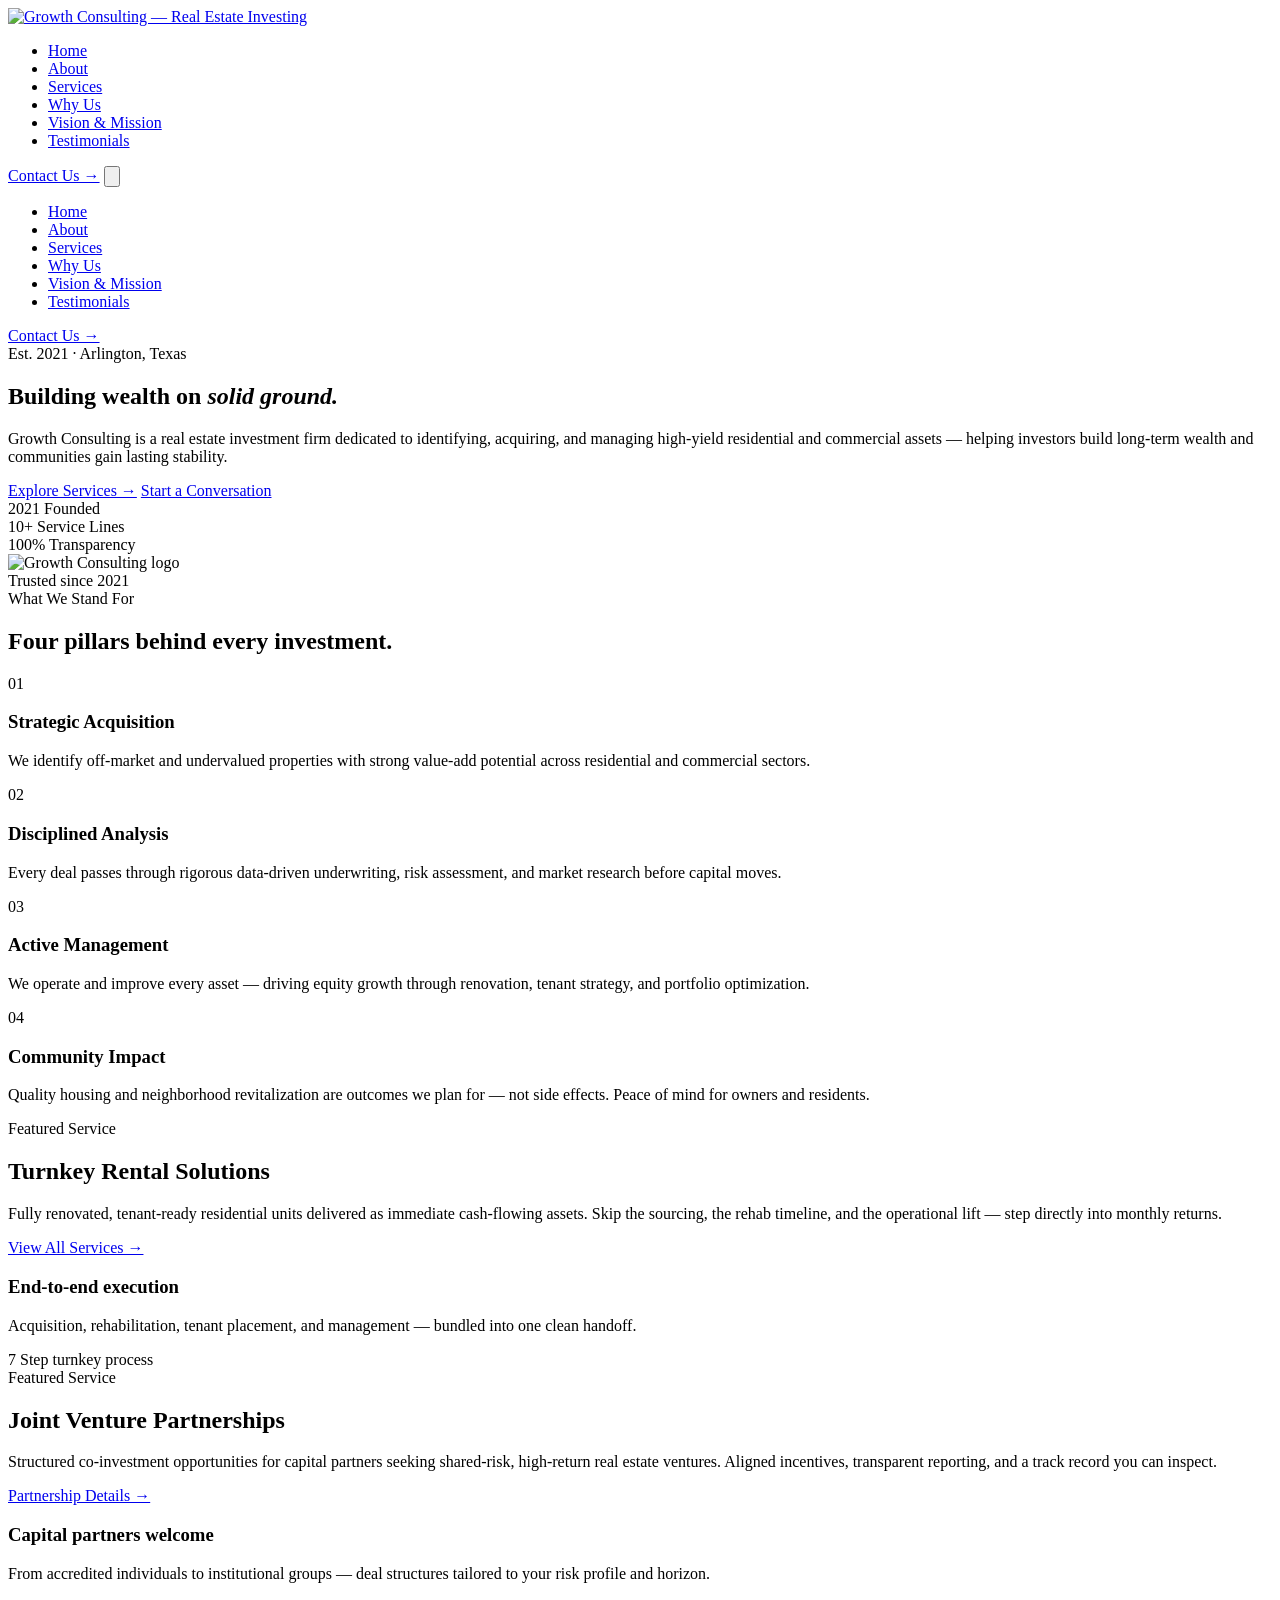
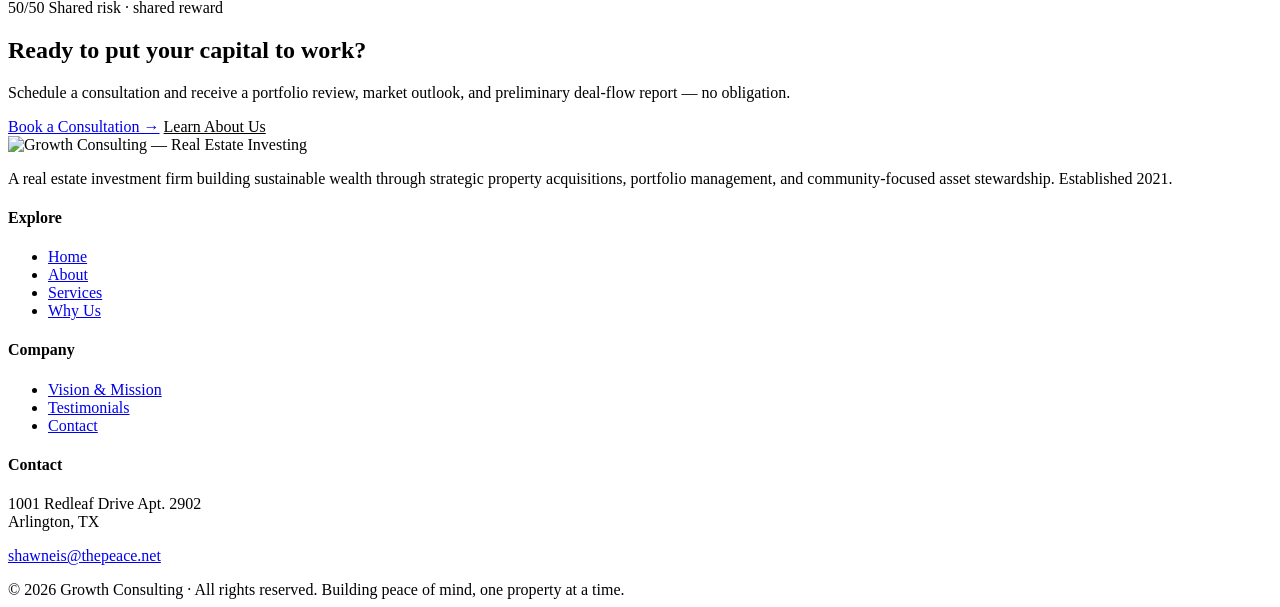
==== index.html @ 654f4e72 "Add files via upload" ====
<!DOCTYPE html>
<html lang="en">
<head>
  <meta charset="UTF-8" />
  <meta name="viewport" content="width=device-width, initial-scale=1.0" />
  <title>Growth Consulting — Real Estate Investing</title>
  <meta name="description" content="Growth Consulting is a premier real estate investment firm specializing in identifying, acquiring, and managing high-yield residential and commercial property assets." />
  <link rel="icon" type="image/png" href="images/logo.png" />
  <link rel="preconnect" href="https://fonts.googleapis.com" />
  <link rel="preconnect" href="https://fonts.gstatic.com" crossorigin />
  <link href="https://fonts.googleapis.com/css2?family=Playfair+Display:ital,wght@0,400;0,500;0,600;0,700;1,400&family=Inter:wght@400;500;600;700&display=swap" rel="stylesheet" />
  <link rel="stylesheet" href="css/style.css" />
</head>
<body>

  <!-- ===== HEADER ===== -->
  <header class="site-header">
    <div class="wrap">
      <nav class="nav" aria-label="Primary">
        <a href="index.html" class="brand" aria-label="Growth Consulting — Real Estate Investing">
          <img src="images/logo.png" alt="Growth Consulting — Real Estate Investing" />
        </a>
        <ul class="nav-links">
          <li><a href="index.html" class="active">Home</a></li>
          <li><a href="about.html">About</a></li>
          <li><a href="services.html">Services</a></li>
          <li><a href="why-us.html">Why Us</a></li>
          <li><a href="vision-mission.html">Vision &amp; Mission</a></li>
          <li><a href="testimonials.html">Testimonials</a></li>
        </ul>
        <a href="contact.html" class="nav-cta">Contact Us →</a>
        <button class="nav-toggle" aria-label="Toggle menu" aria-expanded="false" aria-controls="nav-drawer">
          <svg viewBox="0 0 24 24" fill="none" stroke="currentColor" stroke-width="2" stroke-linecap="round"><path d="M4 7h16M4 12h16M4 17h16"/></svg>
        </button>
      </nav>
    </div>
    <div class="nav-drawer" id="nav-drawer">
      <ul>
        <li><a href="index.html" class="active">Home</a></li>
        <li><a href="about.html">About</a></li>
        <li><a href="services.html">Services</a></li>
        <li><a href="why-us.html">Why Us</a></li>
        <li><a href="vision-mission.html">Vision &amp; Mission</a></li>
        <li><a href="testimonials.html">Testimonials</a></li>
      </ul>
      <a href="contact.html" class="nav-cta">Contact Us →</a>
    </div>
  </header>

  <!-- ===== HERO ===== -->
  <section class="hero hero--photo" style="--bg-image: url('../images/pages/home.jpg')">
    <div class="wrap hero-grid">
      <div class="reveal">
        <span class="eyebrow">Est. 2021 · Arlington, Texas</span>
        <h1>Building wealth on <em>solid ground.</em></h1>
        <p class="hero-lead">
          Growth Consulting is a real estate investment firm dedicated to identifying, acquiring,
          and managing high-yield residential and commercial assets — helping investors build
          long-term wealth and communities gain lasting stability.
        </p>
        <div class="btn-row">
          <a href="services.html" class="btn btn-primary">Explore Services →</a>
          <a href="contact.html" class="btn btn-ghost">Start a Conversation</a>
        </div>
        <div class="hero-meta">
          <div>
            <span class="num">2021</span>
            <span class="label">Founded</span>
          </div>
          <div>
            <span class="num">10+</span>
            <span class="label">Service Lines</span>
          </div>
          <div>
            <span class="num">100%</span>
            <span class="label">Transparency</span>
          </div>
        </div>
      </div>
      <div class="hero-visual reveal">
        <div class="hero-card">
          <img src="images/logo.png" alt="Growth Consulting logo" />
          <div class="hero-badge">
            <span>Trusted since</span>
            2021
          </div>
        </div>
      </div>
    </div>
  </section>

  <!-- ===== PILLARS ===== -->
  <section class="pillars">
    <div class="wrap">
      <div class="section-head center reveal">
        <span class="eyebrow">What We Stand For</span>
        <h2>Four pillars behind every investment.</h2>
      </div>
    </div>
    <div class="wrap">
      <div class="pillars-grid reveal">
        <div class="pillar">
          <span class="pillar-num">01</span>
          <h3>Strategic Acquisition</h3>
          <p>We identify off-market and undervalued properties with strong value-add potential across residential and commercial sectors.</p>
        </div>
        <div class="pillar">
          <span class="pillar-num">02</span>
          <h3>Disciplined Analysis</h3>
          <p>Every deal passes through rigorous data-driven underwriting, risk assessment, and market research before capital moves.</p>
        </div>
        <div class="pillar">
          <span class="pillar-num">03</span>
          <h3>Active Management</h3>
          <p>We operate and improve every asset — driving equity growth through renovation, tenant strategy, and portfolio optimization.</p>
        </div>
        <div class="pillar">
          <span class="pillar-num">04</span>
          <h3>Community Impact</h3>
          <p>Quality housing and neighborhood revitalization are outcomes we plan for — not side effects. Peace of mind for owners and residents.</p>
        </div>
      </div>
    </div>
  </section>

  <!-- ===== FEATURED SERVICE 1 ===== -->
  <section>
    <div class="wrap">
      <div class="featured-svc reveal">
        <div>
          <span class="eyebrow">Featured Service</span>
          <h2>Turnkey Rental Solutions</h2>
          <p class="lead">
            Fully renovated, tenant-ready residential units delivered as immediate
            cash-flowing assets. Skip the sourcing, the rehab timeline, and the
            operational lift — step directly into monthly returns.
          </p>
          <a href="services.html" class="btn btn-ghost">View All Services →</a>
        </div>
        <div class="featured-panel">
          <div>
            <h3>End-to-end execution</h3>
            <p>Acquisition, rehabilitation, tenant placement, and management — bundled into one clean handoff.</p>
          </div>
          <div>
            <span class="stat">7</span>
            <span>Step turnkey process</span>
          </div>
        </div>
      </div>
    </div>
  </section>

  <!-- ===== FEATURED SERVICE 2 ===== -->
  <section style="background: var(--cream-warm); border-top: 1px solid var(--hairline); border-bottom: 1px solid var(--hairline);">
    <div class="wrap">
      <div class="featured-svc reverse reveal">
        <div>
          <span class="eyebrow">Featured Service</span>
          <h2>Joint Venture Partnerships</h2>
          <p class="lead">
            Structured co-investment opportunities for capital partners seeking
            shared-risk, high-return real estate ventures. Aligned incentives,
            transparent reporting, and a track record you can inspect.
          </p>
          <a href="services.html" class="btn btn-ghost">Partnership Details →</a>
        </div>
        <div class="featured-panel">
          <div>
            <h3>Capital partners welcome</h3>
            <p>From accredited individuals to institutional groups — deal structures tailored to your risk profile and horizon.</p>
          </div>
          <div>
            <span class="stat">50/50</span>
            <span>Shared risk · shared reward</span>
          </div>
        </div>
      </div>
    </div>
  </section>

  <!-- ===== CTA BAND ===== -->
  <section class="cta-band">
    <div class="wrap reveal">
      <h2>Ready to put your capital to work?</h2>
      <p>Schedule a consultation and receive a portfolio review, market outlook, and preliminary deal-flow report — no obligation.</p>
      <div class="btn-row">
        <a href="contact.html" class="btn btn-primary">Book a Consultation →</a>
        <a href="about.html" class="btn btn-ghost" style="color: var(--gold-pale); border-color: var(--gold);">Learn About Us</a>
      </div>
    </div>
  </section>

  <!-- ===== FOOTER ===== -->
  <footer class="site-footer">
    <div class="wrap">
      <div class="footer-grid">
        <div>
          <div class="footer-brand">
            <img src="images/logo.png" alt="Growth Consulting — Real Estate Investing" />
          </div>
          <p class="footer-about">
            A real estate investment firm building sustainable wealth through
            strategic property acquisitions, portfolio management, and community-focused
            asset stewardship. Established 2021.
          </p>
        </div>
        <div class="footer-col">
          <h4>Explore</h4>
          <ul>
            <li><a href="index.html">Home</a></li>
            <li><a href="about.html">About</a></li>
            <li><a href="services.html">Services</a></li>
            <li><a href="why-us.html">Why Us</a></li>
          </ul>
        </div>
        <div class="footer-col">
          <h4>Company</h4>
          <ul>
            <li><a href="vision-mission.html">Vision &amp; Mission</a></li>
            <li><a href="testimonials.html">Testimonials</a></li>
            <li><a href="contact.html">Contact</a></li>
          </ul>
        </div>
        <div class="footer-col">
          <h4>Contact</h4>
          <p>1001 Redleaf Drive Apt. 2902<br/>Arlington, TX</p>
          <p><a href="mailto:shawneis@thepeace.net">shawneis@thepeace.net</a></p>
        </div>
      </div>
      <div class="footer-bottom">
        <span>© <span id="year">2026</span> Growth Consulting · All rights reserved.</span>
        <span>Building peace of mind, one property at a time.</span>
      </div>
    </div>
  </footer>

  <script src="js/main.js"></script>
</body>
</html>
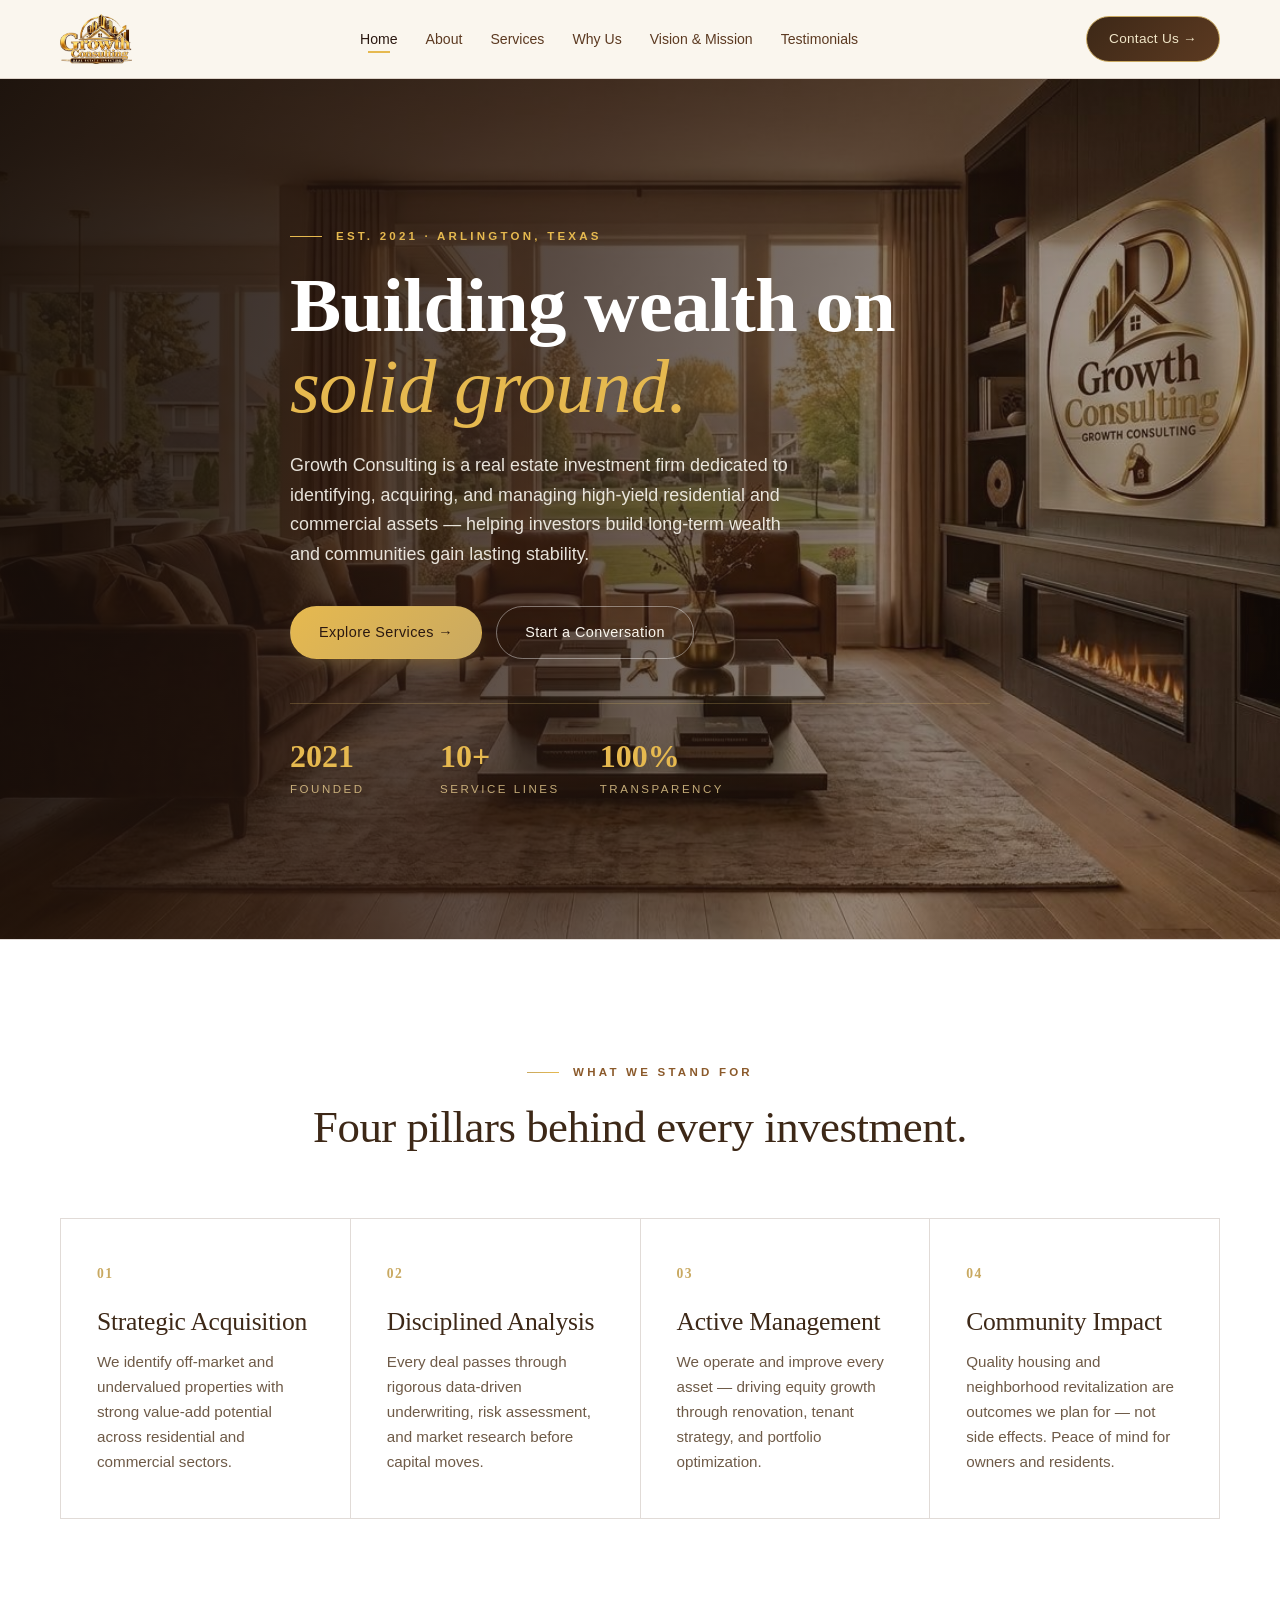
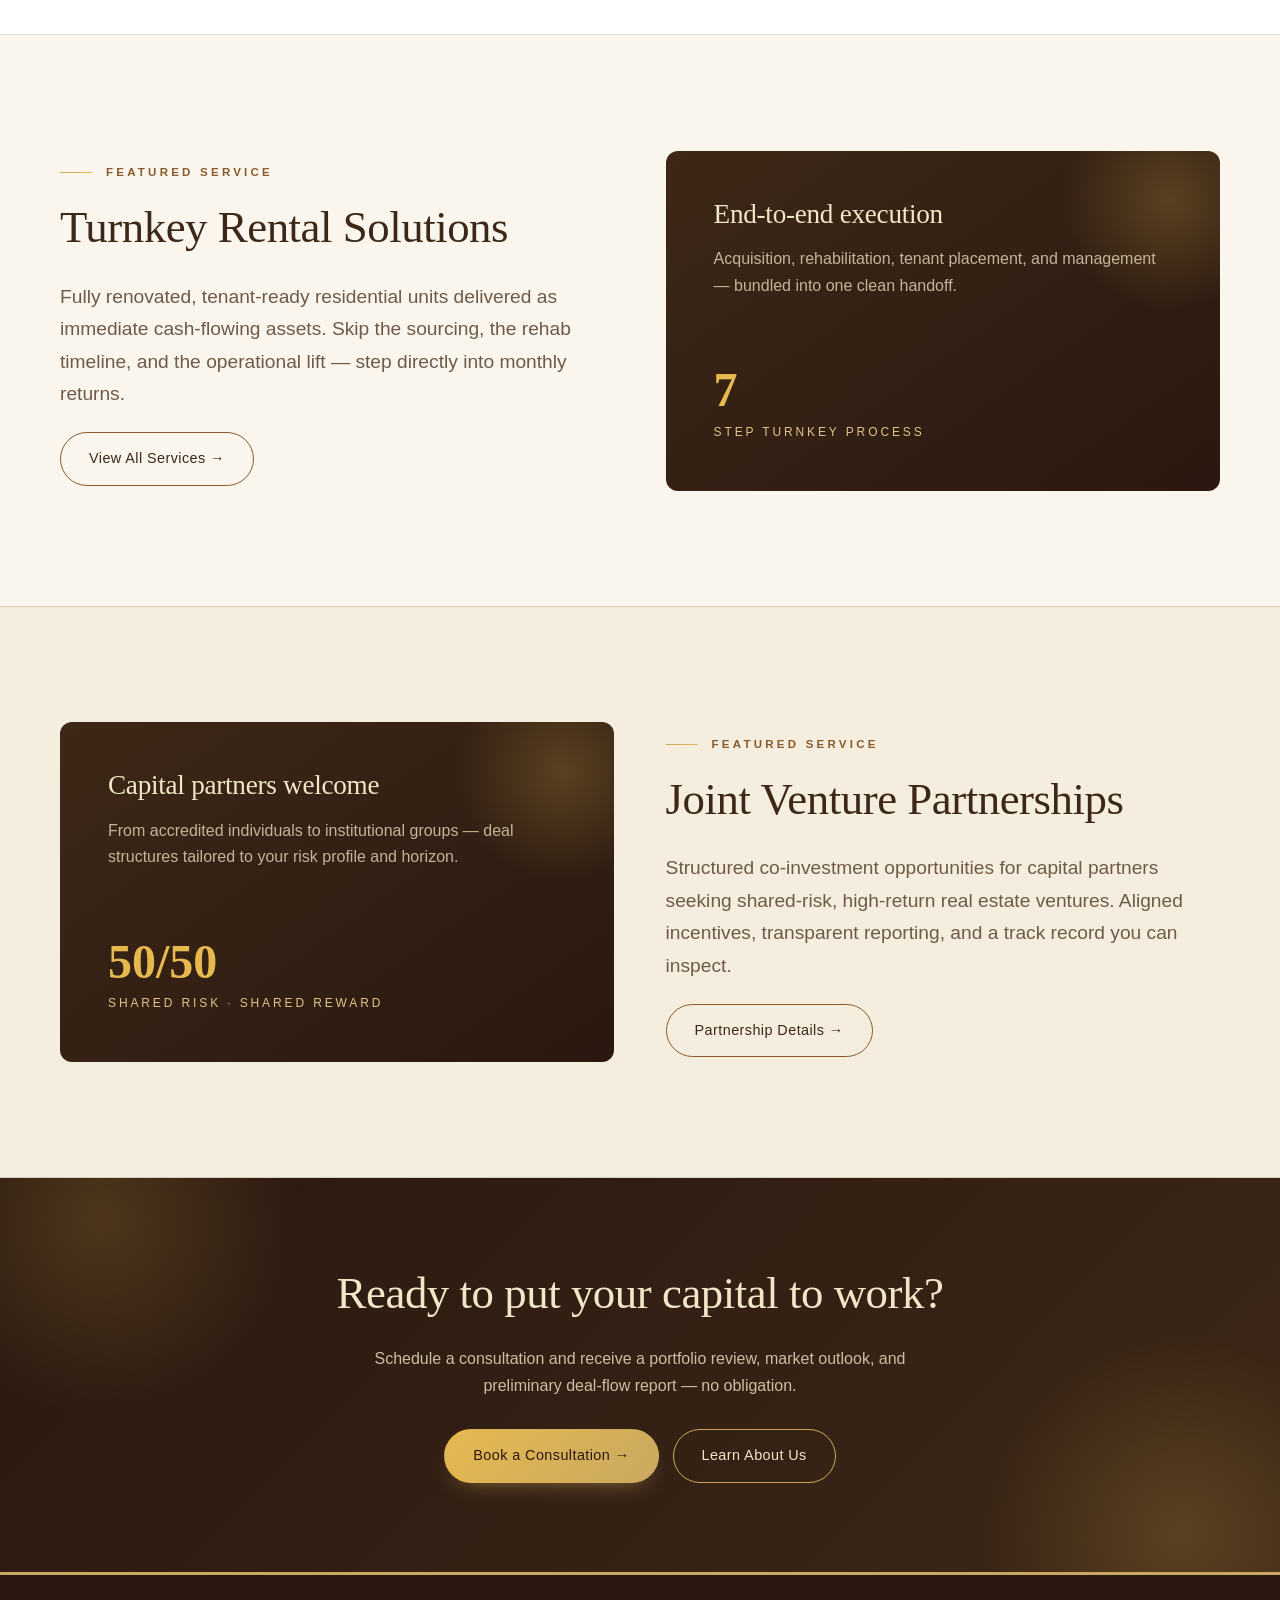
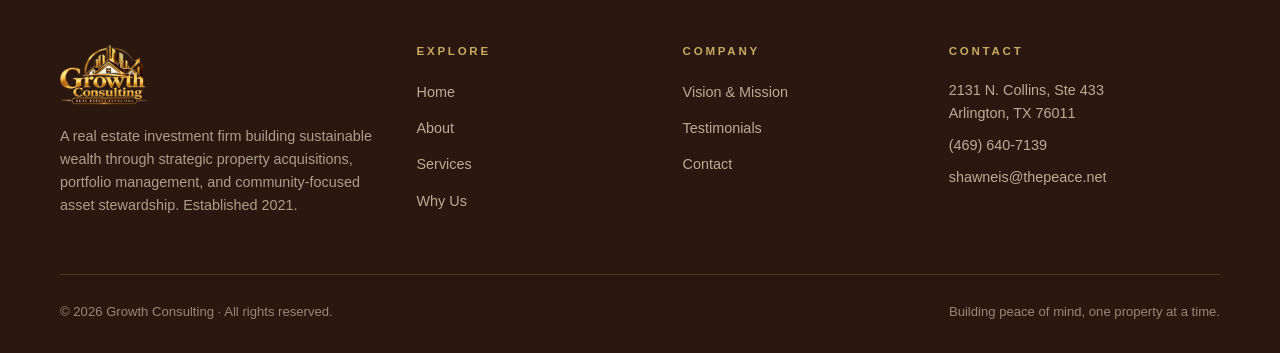
==== commit c48c6675: "Add files via upload" ====
--- a/index.html
+++ b/index.html
@@ -224,7 +224,8 @@
         </div>
         <div class="footer-col">
           <h4>Contact</h4>
-          <p>1001 Redleaf Drive Apt. 2902<br/>Arlington, TX</p>
+          <p>2131 N. Collins, Ste 433<br/>Arlington, TX 76011</p>
+          <p><a href="tel:+14696407139">(469) 640-7139</a></p>
           <p><a href="mailto:shawneis@thepeace.net">shawneis@thepeace.net</a></p>
         </div>
       </div>
--- a/css/style.css
+++ b/css/style.css
@@ -0,0 +1,1247 @@
+/* =========================================================
+   Growth Consulting — Real Estate Investing
+   Design tokens & global styles
+   ========================================================= */
+
+:root {
+  /* Brand palette — brown & gold */
+  --espresso: #2A1810;
+  --deep-brown: #3D2817;
+  --rich-brown: #5C3A21;
+  --warm-brown: #8B5A2B;
+  --tan: #B08B5C;
+
+  --gold: #C9A961;
+  --gold-bright: #E6B94F;
+  --gold-soft: #DFC48A;
+  --gold-pale: #F1E6C8;
+
+  --cream: #FAF6EE;
+  --cream-warm: #F5EEDF;
+  --paper: #FFFFFF;
+  --charcoal: #241A12;
+  --muted: #6E5A47;
+  --hairline: rgba(92, 58, 33, 0.18);
+
+  /* Typography */
+  --font-display: 'Playfair Display', 'Cormorant Garamond', Georgia, serif;
+  --font-body: 'Inter', -apple-system, BlinkMacSystemFont, 'Segoe UI', Helvetica, Arial, sans-serif;
+  --font-mono: 'JetBrains Mono', 'SF Mono', Menlo, monospace;
+
+  /* Scale */
+  --wrap: 1240px;
+  --gutter: clamp(20px, 4vw, 40px);
+  --radius: 4px;
+  --radius-lg: 12px;
+
+  /* Motion */
+  --ease: cubic-bezier(0.22, 1, 0.36, 1);
+}
+
+/* ---------- Reset & base ---------- */
+*, *::before, *::after { box-sizing: border-box; }
+html { -webkit-text-size-adjust: 100%; scroll-behavior: smooth; }
+body {
+  margin: 0;
+  font-family: var(--font-body);
+  font-size: 16px;
+  line-height: 1.65;
+  color: var(--charcoal);
+  background: var(--cream);
+  -webkit-font-smoothing: antialiased;
+  -moz-osx-font-smoothing: grayscale;
+  overflow-x: hidden;
+}
+img { max-width: 100%; height: auto; display: block; }
+a { color: inherit; text-decoration: none; transition: color 0.2s var(--ease); }
+button { font-family: inherit; cursor: pointer; border: none; background: none; }
+:focus-visible {
+  outline: 2px solid var(--gold-bright);
+  outline-offset: 3px;
+}
+
+/* ---------- Typography ---------- */
+h1, h2, h3, h4, h5 {
+  font-family: var(--font-display);
+  font-weight: 500;
+  line-height: 1.15;
+  color: var(--deep-brown);
+  margin: 0 0 0.6em;
+  letter-spacing: -0.01em;
+}
+h1 { font-size: clamp(2.4rem, 5.5vw, 4.4rem); font-weight: 600; }
+h2 { font-size: clamp(1.9rem, 3.5vw, 2.9rem); }
+h3 { font-size: clamp(1.35rem, 2vw, 1.6rem); }
+h4 { font-size: 1.15rem; }
+p  { margin: 0 0 1.1em; color: var(--charcoal); }
+
+.eyebrow {
+  font-family: var(--font-body);
+  font-size: 0.72rem;
+  letter-spacing: 0.28em;
+  text-transform: uppercase;
+  font-weight: 600;
+  color: var(--warm-brown);
+  display: inline-flex;
+  align-items: center;
+  gap: 14px;
+  margin-bottom: 20px;
+}
+.eyebrow::before {
+  content: "";
+  width: 32px;
+  height: 1px;
+  background: linear-gradient(90deg, var(--gold), var(--gold-bright));
+}
+
+.lead {
+  font-size: clamp(1.05rem, 1.5vw, 1.2rem);
+  color: var(--muted);
+  line-height: 1.7;
+  max-width: 62ch;
+}
+
+.gold-underline {
+  background-image: linear-gradient(90deg, var(--gold-bright), var(--gold));
+  background-size: 100% 2px;
+  background-repeat: no-repeat;
+  background-position: 0 100%;
+  padding-bottom: 3px;
+}
+
+/* ---------- Layout ---------- */
+.wrap {
+  max-width: var(--wrap);
+  margin: 0 auto;
+  padding: 0 var(--gutter);
+}
+section { padding: clamp(64px, 9vw, 120px) 0; }
+.section-tight { padding: clamp(48px, 6vw, 80px) 0; }
+
+/* ---------- Site header ---------- */
+.site-header {
+  position: sticky;
+  top: 0;
+  z-index: 60;
+  background: rgba(250, 246, 238, 0.94);
+  backdrop-filter: saturate(1.4) blur(10px);
+  -webkit-backdrop-filter: saturate(1.4) blur(10px);
+  border-bottom: 1px solid var(--hairline);
+}
+.nav {
+  display: flex;
+  align-items: center;
+  justify-content: space-between;
+  gap: 24px;
+  padding: 14px 0;
+}
+.brand {
+  display: flex;
+  align-items: center;
+  gap: 12px;
+  min-width: 0;
+}
+.brand img {
+  height: 50px;
+  width: auto;
+  max-width: 210px;
+  object-fit: contain;
+  flex-shrink: 0;
+}
+.brand-name {
+  display: none;
+}
+.brand-tag {
+  display: none;
+}
+
+.nav-links {
+  display: flex;
+  align-items: center;
+  gap: 28px;
+  list-style: none;
+  padding: 0;
+  margin: 0;
+}
+.nav-links a {
+  font-size: 0.88rem;
+  font-weight: 500;
+  color: var(--rich-brown);
+  padding: 8px 0;
+  position: relative;
+}
+.nav-links a::after {
+  content: "";
+  position: absolute;
+  left: 50%;
+  bottom: 2px;
+  width: 0;
+  height: 1.5px;
+  background: var(--gold-bright);
+  transition: all 0.25s var(--ease);
+  transform: translateX(-50%);
+}
+.nav-links a:hover,
+.nav-links a.active { color: var(--espresso); }
+.nav-links a:hover::after,
+.nav-links a.active::after { width: 22px; }
+
+.nav-cta {
+  display: inline-flex;
+  align-items: center;
+  gap: 8px;
+  padding: 11px 22px;
+  background: linear-gradient(135deg, var(--deep-brown), var(--rich-brown));
+  color: var(--gold-pale);
+  border: 1px solid var(--gold);
+  border-radius: 999px;
+  font-size: 0.85rem;
+  font-weight: 500;
+  letter-spacing: 0.02em;
+  transition: transform 0.2s var(--ease), box-shadow 0.2s var(--ease);
+}
+.nav-cta:hover {
+  transform: translateY(-1px);
+  box-shadow: 0 10px 24px -12px rgba(42, 24, 16, 0.55);
+  color: var(--paper);
+}
+
+/* Mobile toggle */
+.nav-toggle {
+  display: none;
+  width: 44px;
+  height: 44px;
+  align-items: center;
+  justify-content: center;
+  color: var(--deep-brown);
+  border: 1px solid var(--hairline);
+  border-radius: 8px;
+}
+.nav-toggle svg { width: 22px; height: 22px; }
+
+/* ---------- Buttons ---------- */
+.btn {
+  display: inline-flex;
+  align-items: center;
+  gap: 10px;
+  padding: 14px 28px;
+  font-size: 0.9rem;
+  font-weight: 500;
+  letter-spacing: 0.03em;
+  border-radius: 999px;
+  transition: all 0.25s var(--ease);
+  border: 1px solid transparent;
+  cursor: pointer;
+}
+.btn-primary {
+  background: linear-gradient(135deg, var(--gold-bright), var(--gold));
+  color: var(--espresso);
+  box-shadow: 0 10px 24px -14px rgba(201, 169, 97, 0.7);
+}
+.btn-primary:hover {
+  background: linear-gradient(135deg, var(--gold), var(--gold-bright));
+  transform: translateY(-2px);
+  box-shadow: 0 16px 32px -16px rgba(201, 169, 97, 0.75);
+}
+.btn-ghost {
+  background: transparent;
+  color: var(--deep-brown);
+  border-color: var(--warm-brown);
+}
+.btn-ghost:hover {
+  background: var(--deep-brown);
+  color: var(--gold-pale);
+  border-color: var(--deep-brown);
+}
+.btn-dark {
+  background: var(--deep-brown);
+  color: var(--gold-pale);
+  border-color: var(--gold);
+}
+.btn-dark:hover { background: var(--espresso); }
+
+.btn-row { display: flex; gap: 14px; flex-wrap: wrap; }
+
+/* ---------- HOME: Hero ---------- */
+.hero {
+  position: relative;
+  padding: clamp(72px, 9vw, 130px) 0 clamp(80px, 10vw, 140px);
+  background:
+    radial-gradient(ellipse at 85% 15%, rgba(201, 169, 97, 0.16), transparent 55%),
+    radial-gradient(ellipse at 10% 90%, rgba(139, 90, 43, 0.10), transparent 50%),
+    var(--cream);
+  overflow: hidden;
+}
+.hero::before {
+  content: "";
+  position: absolute;
+  inset: 0;
+  background-image:
+    linear-gradient(var(--hairline) 1px, transparent 1px),
+    linear-gradient(90deg, var(--hairline) 1px, transparent 1px);
+  background-size: 80px 80px;
+  opacity: 0.35;
+  mask-image: radial-gradient(ellipse at center, black, transparent 75%);
+  -webkit-mask-image: radial-gradient(ellipse at center, black, transparent 75%);
+  pointer-events: none;
+}
+.hero-grid {
+  position: relative;
+  display: grid;
+  grid-template-columns: 1.15fr 1fr;
+  gap: clamp(40px, 5vw, 80px);
+  align-items: center;
+}
+.hero h1 {
+  font-size: clamp(2.5rem, 6vw, 4.8rem);
+  line-height: 1.05;
+  margin-bottom: 24px;
+}
+.hero h1 em {
+  font-style: italic;
+  font-weight: 400;
+  color: var(--warm-brown);
+}
+.hero-lead {
+  font-size: clamp(1.05rem, 1.4vw, 1.2rem);
+  color: var(--muted);
+  max-width: 52ch;
+  margin-bottom: 36px;
+}
+.hero-meta {
+  display: flex;
+  gap: 40px;
+  padding-top: 36px;
+  margin-top: 44px;
+  border-top: 1px solid var(--hairline);
+  flex-wrap: wrap;
+}
+.hero-meta > div { min-width: 110px; }
+.hero-meta .num {
+  font-family: var(--font-display);
+  font-size: 2rem;
+  font-weight: 600;
+  color: var(--deep-brown);
+  display: block;
+  line-height: 1;
+}
+.hero-meta .label {
+  font-size: 0.72rem;
+  letter-spacing: 0.22em;
+  text-transform: uppercase;
+  color: var(--warm-brown);
+  margin-top: 8px;
+  display: block;
+}
+
+/* Hero visual — logo card */
+.hero-visual {
+  position: relative;
+  display: flex;
+  align-items: center;
+  justify-content: center;
+}
+.hero-card {
+  position: relative;
+  width: 100%;
+  max-width: 460px;
+  aspect-ratio: 1 / 1;
+  background:
+    radial-gradient(ellipse at 30% 20%, rgba(230, 185, 79, 0.22), transparent 55%),
+    linear-gradient(145deg, #3D2817 0%, #2A1810 100%);
+  border-radius: 24px;
+  padding: 40px;
+  display: flex;
+  align-items: center;
+  justify-content: center;
+  box-shadow:
+    0 40px 80px -30px rgba(42, 24, 16, 0.55),
+    0 0 0 1px rgba(201, 169, 97, 0.25) inset,
+    0 0 0 8px rgba(201, 169, 97, 0.08);
+}
+.hero-card::before {
+  content: "";
+  position: absolute;
+  inset: 14px;
+  border-radius: 16px;
+  border: 1px solid rgba(201, 169, 97, 0.3);
+  pointer-events: none;
+}
+.hero-card img {
+  width: 82%;
+  filter: drop-shadow(0 20px 40px rgba(0, 0, 0, 0.4));
+}
+.hero-badge {
+  position: absolute;
+  bottom: -22px;
+  right: -22px;
+  background: linear-gradient(135deg, var(--gold-bright), var(--gold));
+  color: var(--espresso);
+  padding: 18px 24px;
+  border-radius: 16px;
+  font-family: var(--font-display);
+  font-size: 0.95rem;
+  font-weight: 600;
+  box-shadow: 0 20px 40px -16px rgba(201, 169, 97, 0.55);
+}
+.hero-badge span {
+  display: block;
+  font-family: var(--font-body);
+  font-size: 0.68rem;
+  letter-spacing: 0.24em;
+  text-transform: uppercase;
+  font-weight: 600;
+  opacity: 0.7;
+  margin-bottom: 2px;
+}
+
+/* ---------- Section headers ---------- */
+.section-head { max-width: 780px; margin-bottom: 64px; }
+.section-head.center { text-align: center; margin-left: auto; margin-right: auto; }
+.section-head.center .eyebrow { justify-content: center; }
+
+/* ---------- HOME: Pillars grid ---------- */
+.pillars {
+  background: var(--paper);
+  border-top: 1px solid var(--hairline);
+  border-bottom: 1px solid var(--hairline);
+}
+.pillars-grid {
+  display: grid;
+  grid-template-columns: repeat(auto-fit, minmax(260px, 1fr));
+  gap: 0;
+  border-left: 1px solid var(--hairline);
+}
+.pillar {
+  padding: 44px 36px;
+  border-right: 1px solid var(--hairline);
+  border-bottom: 1px solid var(--hairline);
+  border-top: 1px solid var(--hairline);
+  background: var(--paper);
+  transition: background 0.3s var(--ease);
+  position: relative;
+}
+.pillar:hover { background: var(--cream-warm); }
+.pillar-num {
+  font-family: var(--font-display);
+  font-size: 0.85rem;
+  color: var(--gold);
+  font-weight: 600;
+  letter-spacing: 0.1em;
+  margin-bottom: 22px;
+  display: block;
+}
+.pillar h3 { margin-bottom: 12px; }
+.pillar p { font-size: 0.95rem; color: var(--muted); margin: 0; }
+
+/* ---------- HOME: Featured services ---------- */
+.featured-svc {
+  display: grid;
+  grid-template-columns: 1fr 1fr;
+  gap: clamp(30px, 4vw, 60px);
+  align-items: center;
+}
+.featured-svc.reverse { direction: rtl; }
+.featured-svc.reverse > * { direction: ltr; }
+.featured-panel {
+  background: linear-gradient(145deg, var(--deep-brown), var(--espresso));
+  border-radius: var(--radius-lg);
+  padding: 48px;
+  color: var(--gold-pale);
+  position: relative;
+  overflow: hidden;
+  min-height: 340px;
+  display: flex;
+  flex-direction: column;
+  justify-content: space-between;
+}
+.featured-panel::before {
+  content: "";
+  position: absolute;
+  top: -60px;
+  right: -60px;
+  width: 220px;
+  height: 220px;
+  border-radius: 50%;
+  background: radial-gradient(circle, rgba(230, 185, 79, 0.22), transparent 70%);
+}
+.featured-panel h3 { color: var(--gold-pale); font-size: 1.7rem; }
+.featured-panel p { color: rgba(241, 230, 200, 0.75); }
+.featured-panel .stat {
+  font-family: var(--font-display);
+  font-size: 3rem;
+  color: var(--gold-bright);
+  font-weight: 600;
+  line-height: 1;
+}
+.featured-panel .stat + span {
+  font-size: 0.75rem;
+  letter-spacing: 0.24em;
+  text-transform: uppercase;
+  color: var(--gold-soft);
+  display: block;
+  margin-top: 8px;
+}
+
+/* ---------- ABOUT ---------- */
+.page-hero {
+  padding: clamp(90px, 12vw, 150px) 0 clamp(60px, 8vw, 90px);
+  background:
+    radial-gradient(ellipse at 20% 20%, rgba(201, 169, 97, 0.13), transparent 55%),
+    var(--cream);
+  border-bottom: 1px solid var(--hairline);
+}
+.page-hero h1 { max-width: 18ch; }
+.page-hero .lead { margin-top: 24px; }
+
+.about-grid {
+  display: grid;
+  grid-template-columns: 1fr 1fr;
+  gap: clamp(40px, 5vw, 80px);
+  align-items: start;
+}
+.about-figure {
+  position: sticky;
+  top: 100px;
+  background: linear-gradient(145deg, var(--deep-brown), var(--espresso));
+  padding: 48px;
+  border-radius: var(--radius-lg);
+  color: var(--gold-pale);
+}
+.about-figure img { max-width: 320px; width: 100%; height: auto; margin: 0 auto 28px; display: block; }
+.figure-fact {
+  border-top: 1px solid rgba(201, 169, 97, 0.3);
+  padding-top: 24px;
+  margin-top: 24px;
+}
+.figure-fact:first-of-type { border-top: none; padding-top: 0; margin-top: 0; }
+.figure-fact dt {
+  font-size: 0.72rem;
+  letter-spacing: 0.24em;
+  text-transform: uppercase;
+  color: var(--gold-soft);
+  margin-bottom: 6px;
+}
+.figure-fact dd {
+  font-family: var(--font-display);
+  font-size: 1.1rem;
+  color: var(--gold-pale);
+  margin: 0;
+}
+
+/* ---------- SERVICES ---------- */
+.svc-list {
+  display: grid;
+  grid-template-columns: repeat(auto-fit, minmax(320px, 1fr));
+  gap: 24px;
+}
+.svc-card {
+  background: var(--paper);
+  padding: 36px 32px;
+  border-radius: var(--radius-lg);
+  border: 1px solid var(--hairline);
+  transition: all 0.3s var(--ease);
+  position: relative;
+  overflow: hidden;
+}
+.svc-card::before {
+  content: "";
+  position: absolute;
+  top: 0;
+  left: 0;
+  right: 0;
+  height: 3px;
+  background: linear-gradient(90deg, var(--gold-bright), var(--gold));
+  transform: scaleX(0);
+  transform-origin: left;
+  transition: transform 0.4s var(--ease);
+}
+.svc-card:hover {
+  transform: translateY(-4px);
+  border-color: var(--gold);
+  box-shadow: 0 24px 40px -20px rgba(42, 24, 16, 0.22);
+}
+.svc-card:hover::before { transform: scaleX(1); }
+.svc-num {
+  font-family: var(--font-display);
+  font-size: 1.6rem;
+  color: var(--gold);
+  font-weight: 600;
+  display: block;
+  margin-bottom: 14px;
+}
+.svc-card h3 { font-size: 1.25rem; margin-bottom: 12px; }
+.svc-card p { font-size: 0.95rem; color: var(--muted); margin: 0; }
+
+/* ---------- WHY US ---------- */
+.reasons {
+  display: grid;
+  grid-template-columns: repeat(auto-fit, minmax(300px, 1fr));
+  gap: 28px;
+}
+.reason {
+  padding: 40px 32px;
+  background: var(--paper);
+  border-radius: var(--radius-lg);
+  border: 1px solid var(--hairline);
+  position: relative;
+}
+.reason-icon {
+  width: 56px;
+  height: 56px;
+  border-radius: 14px;
+  background: linear-gradient(135deg, var(--gold-bright), var(--gold));
+  color: var(--deep-brown);
+  display: flex;
+  align-items: center;
+  justify-content: center;
+  margin-bottom: 24px;
+}
+.reason-icon svg { width: 26px; height: 26px; }
+.reason h3 { font-size: 1.2rem; margin-bottom: 10px; }
+.reason p { font-size: 0.94rem; color: var(--muted); margin: 0; }
+
+/* ---------- VISION & MISSION ---------- */
+.vm-split {
+  display: grid;
+  grid-template-columns: 1fr 1fr;
+  gap: 32px;
+}
+.vm-card {
+  padding: 56px 44px;
+  border-radius: var(--radius-lg);
+  position: relative;
+  overflow: hidden;
+}
+.vm-mission {
+  background: linear-gradient(160deg, var(--paper), var(--cream-warm));
+  border: 1px solid var(--hairline);
+}
+.vm-vision {
+  background: linear-gradient(160deg, var(--deep-brown), var(--espresso));
+  color: var(--gold-pale);
+}
+.vm-vision h2, .vm-vision h3 { color: var(--gold-pale); }
+.vm-vision p { color: rgba(241, 230, 200, 0.78); }
+.vm-card .icon-mark {
+  width: 60px;
+  height: 60px;
+  border-radius: 50%;
+  display: flex;
+  align-items: center;
+  justify-content: center;
+  margin-bottom: 30px;
+  font-family: var(--font-display);
+  font-size: 1.6rem;
+  font-weight: 600;
+}
+.vm-mission .icon-mark {
+  background: linear-gradient(135deg, var(--gold-bright), var(--gold));
+  color: var(--deep-brown);
+}
+.vm-vision .icon-mark {
+  background: rgba(201, 169, 97, 0.18);
+  color: var(--gold-bright);
+  border: 1px solid var(--gold);
+}
+.vm-card h2 { font-size: 2rem; margin-bottom: 20px; }
+.vm-card p { font-size: 1.05rem; line-height: 1.75; margin: 0; }
+
+.values-strip {
+  display: grid;
+  grid-template-columns: repeat(auto-fit, minmax(180px, 1fr));
+  gap: 0;
+  border-top: 1px solid var(--hairline);
+  border-bottom: 1px solid var(--hairline);
+  margin-top: 80px;
+}
+.value {
+  padding: 36px 20px;
+  text-align: center;
+  border-right: 1px solid var(--hairline);
+}
+.value:last-child { border-right: none; }
+.value-num {
+  font-family: var(--font-display);
+  font-size: 2.2rem;
+  color: var(--gold);
+  font-weight: 600;
+  display: block;
+  line-height: 1;
+  margin-bottom: 8px;
+}
+.value h4 {
+  font-size: 0.75rem;
+  letter-spacing: 0.24em;
+  text-transform: uppercase;
+  color: var(--warm-brown);
+  font-family: var(--font-body);
+  font-weight: 600;
+  margin: 0;
+}
+
+/* ---------- TESTIMONIALS ---------- */
+.tst-grid {
+  display: grid;
+  grid-template-columns: repeat(auto-fit, minmax(320px, 1fr));
+  gap: 26px;
+}
+.tst-card {
+  background: var(--paper);
+  padding: 36px 32px;
+  border-radius: var(--radius-lg);
+  border: 1px solid var(--hairline);
+  position: relative;
+  display: flex;
+  flex-direction: column;
+}
+.tst-card::before {
+  content: "\201C";
+  position: absolute;
+  top: 16px;
+  right: 28px;
+  font-family: var(--font-display);
+  font-size: 5rem;
+  color: var(--gold-soft);
+  line-height: 1;
+  opacity: 0.5;
+}
+.tst-stars {
+  color: var(--gold-bright);
+  font-size: 0.95rem;
+  letter-spacing: 3px;
+  margin-bottom: 18px;
+}
+.tst-quote {
+  font-family: var(--font-display);
+  font-size: 1.1rem;
+  line-height: 1.6;
+  color: var(--deep-brown);
+  font-style: italic;
+  margin-bottom: 28px;
+  flex: 1;
+}
+.tst-author {
+  display: flex;
+  align-items: center;
+  gap: 14px;
+  padding-top: 20px;
+  border-top: 1px solid var(--hairline);
+}
+.tst-avatar {
+  width: 46px;
+  height: 46px;
+  border-radius: 50%;
+  background: linear-gradient(135deg, var(--warm-brown), var(--deep-brown));
+  color: var(--gold-pale);
+  display: flex;
+  align-items: center;
+  justify-content: center;
+  font-family: var(--font-display);
+  font-weight: 600;
+  font-size: 1rem;
+  border: 2px solid var(--gold);
+  flex-shrink: 0;
+}
+.tst-name {
+  font-weight: 600;
+  color: var(--deep-brown);
+  font-size: 0.98rem;
+  line-height: 1.2;
+}
+.tst-role {
+  font-size: 0.78rem;
+  color: var(--muted);
+  margin-top: 3px;
+}
+
+/* ---------- CONTACT ---------- */
+.contact-grid {
+  display: grid;
+  grid-template-columns: 1fr 1fr;
+  gap: clamp(30px, 4vw, 60px);
+}
+.contact-form {
+  background: var(--paper);
+  padding: clamp(30px, 4vw, 50px);
+  border-radius: var(--radius-lg);
+  border: 1px solid var(--hairline);
+}
+.form-row {
+  display: grid;
+  grid-template-columns: 1fr 1fr;
+  gap: 20px;
+}
+.form-group { margin-bottom: 22px; }
+.form-group label {
+  display: block;
+  font-size: 0.75rem;
+  letter-spacing: 0.16em;
+  text-transform: uppercase;
+  color: var(--warm-brown);
+  font-weight: 600;
+  margin-bottom: 8px;
+}
+.form-group input,
+.form-group select,
+.form-group textarea {
+  width: 100%;
+  padding: 13px 16px;
+  border: 1px solid var(--hairline);
+  border-radius: 8px;
+  font-family: inherit;
+  font-size: 0.95rem;
+  color: var(--charcoal);
+  background: var(--cream);
+  transition: border-color 0.2s var(--ease), background 0.2s var(--ease);
+}
+.form-group textarea { resize: vertical; min-height: 130px; }
+.form-group input:focus,
+.form-group select:focus,
+.form-group textarea:focus {
+  outline: none;
+  border-color: var(--gold);
+  background: var(--paper);
+  box-shadow: 0 0 0 3px rgba(201, 169, 97, 0.18);
+}
+.form-submit {
+  width: 100%;
+  padding: 16px;
+  font-size: 0.9rem;
+  font-weight: 600;
+  letter-spacing: 0.08em;
+  text-transform: uppercase;
+  background: linear-gradient(135deg, var(--deep-brown), var(--espresso));
+  color: var(--gold-pale);
+  border-radius: 999px;
+  border: 1px solid var(--gold);
+  transition: transform 0.2s var(--ease);
+}
+.form-submit:hover {
+  transform: translateY(-2px);
+  background: linear-gradient(135deg, var(--espresso), var(--deep-brown));
+}
+
+.contact-info-card {
+  background: linear-gradient(160deg, var(--deep-brown), var(--espresso));
+  color: var(--gold-pale);
+  padding: clamp(30px, 4vw, 50px);
+  border-radius: var(--radius-lg);
+  position: relative;
+  overflow: hidden;
+}
+.contact-info-card h2 { color: var(--gold-pale); }
+.info-list { list-style: none; padding: 0; margin: 32px 0 0; }
+.info-item {
+  display: flex;
+  gap: 18px;
+  padding: 20px 0;
+  border-top: 1px solid rgba(201, 169, 97, 0.22);
+}
+.info-item:first-child { border-top: none; padding-top: 0; }
+.info-icon {
+  width: 44px;
+  height: 44px;
+  border-radius: 12px;
+  background: rgba(201, 169, 97, 0.14);
+  border: 1px solid var(--gold);
+  color: var(--gold-bright);
+  display: flex;
+  align-items: center;
+  justify-content: center;
+  flex-shrink: 0;
+}
+.info-icon svg { width: 20px; height: 20px; }
+.info-label {
+  font-size: 0.7rem;
+  letter-spacing: 0.24em;
+  text-transform: uppercase;
+  color: var(--gold-soft);
+  margin-bottom: 4px;
+  display: block;
+}
+.info-value {
+  font-family: var(--font-display);
+  font-size: 1.05rem;
+  color: var(--gold-pale);
+  line-height: 1.4;
+  word-break: break-word;
+}
+.info-value a { color: inherit; }
+.info-value a:hover { color: var(--gold-bright); }
+
+/* Map */
+.map-section { background: var(--paper); border-top: 1px solid var(--hairline); }
+.map-wrap {
+  position: relative;
+  width: 100%;
+  padding-bottom: 42%;
+  min-height: 380px;
+  border-radius: var(--radius-lg);
+  overflow: hidden;
+  border: 1px solid var(--hairline);
+  box-shadow: 0 30px 50px -30px rgba(42, 24, 16, 0.28);
+}
+.map-wrap iframe {
+  position: absolute;
+  inset: 0;
+  width: 100%;
+  height: 100%;
+  border: none;
+  filter: sepia(0.15) hue-rotate(-15deg) saturate(0.9);
+}
+
+/* ---------- CTA band ---------- */
+.cta-band {
+  background: linear-gradient(135deg, var(--espresso), var(--deep-brown));
+  color: var(--gold-pale);
+  padding: clamp(50px, 7vw, 90px) 0;
+  text-align: center;
+  position: relative;
+  overflow: hidden;
+}
+.cta-band::before,
+.cta-band::after {
+  content: "";
+  position: absolute;
+  border-radius: 50%;
+  background: radial-gradient(circle, rgba(230, 185, 79, 0.18), transparent 70%);
+}
+.cta-band::before { width: 400px; height: 400px; top: -160px; left: -100px; }
+.cta-band::after { width: 400px; height: 400px; bottom: -160px; right: -100px; }
+.cta-band h2 { color: var(--gold-pale); font-size: clamp(1.8rem, 4vw, 2.8rem); position: relative; }
+.cta-band p { color: rgba(241, 230, 200, 0.8); max-width: 600px; margin: 0 auto 30px; position: relative; }
+.cta-band .btn-row { justify-content: center; position: relative; }
+
+/* ---------- Footer ---------- */
+.site-footer {
+  background: var(--espresso);
+  color: var(--gold-soft);
+  padding: 70px 0 30px;
+  border-top: 3px solid var(--gold);
+}
+.footer-grid {
+  display: grid;
+  grid-template-columns: 1.4fr 1fr 1fr 1.2fr;
+  gap: 40px;
+  padding-bottom: 50px;
+  border-bottom: 1px solid rgba(201, 169, 97, 0.2);
+}
+.footer-brand { display: flex; gap: 14px; align-items: center; margin-bottom: 20px; }
+.footer-brand img { height: 60px; width: auto; max-width: 240px; object-fit: contain; }
+.footer-brand span {
+  display: none;
+}
+.footer-about { color: rgba(241, 230, 200, 0.65); font-size: 0.9rem; line-height: 1.6; margin: 0; }
+.footer-col h4 {
+  font-size: 0.72rem;
+  letter-spacing: 0.24em;
+  text-transform: uppercase;
+  color: var(--gold);
+  font-family: var(--font-body);
+  font-weight: 600;
+  margin-bottom: 20px;
+}
+.footer-col ul { list-style: none; padding: 0; margin: 0; }
+.footer-col li { margin-bottom: 10px; }
+.footer-col a { color: rgba(241, 230, 200, 0.72); font-size: 0.9rem; }
+.footer-col a:hover { color: var(--gold-bright); }
+.footer-col p { font-size: 0.9rem; color: rgba(241, 230, 200, 0.72); margin-bottom: 8px; }
+.footer-bottom {
+  padding-top: 26px;
+  display: flex;
+  justify-content: space-between;
+  align-items: center;
+  font-size: 0.82rem;
+  color: rgba(241, 230, 200, 0.55);
+  flex-wrap: wrap;
+  gap: 12px;
+}
+
+/* ---------- Utility ---------- */
+.center { text-align: center; }
+.mt-l { margin-top: 40px; }
+.divider-mark {
+  display: flex;
+  align-items: center;
+  justify-content: center;
+  gap: 14px;
+  color: var(--gold);
+  margin: 40px 0;
+}
+.divider-mark::before,
+.divider-mark::after {
+  content: "";
+  width: 60px;
+  height: 1px;
+  background: linear-gradient(90deg, transparent, var(--gold));
+}
+.divider-mark::after {
+  background: linear-gradient(90deg, var(--gold), transparent);
+}
+
+/* ---------- Responsive ---------- */
+@media (max-width: 960px) {
+  .hero-grid,
+  .featured-svc,
+  .about-grid,
+  .vm-split,
+  .contact-grid {
+    grid-template-columns: 1fr;
+  }
+  .featured-svc.reverse { direction: ltr; }
+  .about-figure { position: static; }
+  .footer-grid { grid-template-columns: 1fr 1fr; gap: 32px; }
+  .nav-links, .nav-cta { display: none; }
+  .nav-toggle { display: inline-flex; }
+
+  /* Mobile menu drawer */
+  .nav-drawer {
+    position: fixed;
+    top: 84px;
+    left: 0;
+    right: 0;
+    background: var(--paper);
+    border-bottom: 1px solid var(--hairline);
+    padding: 20px var(--gutter) 28px;
+    transform: translateY(-120%);
+    transition: transform 0.3s var(--ease);
+    z-index: 55;
+    box-shadow: 0 20px 30px -20px rgba(42, 24, 16, 0.2);
+  }
+  .nav-drawer.open { transform: translateY(0); }
+  .nav-drawer ul { list-style: none; padding: 0; margin: 0 0 20px; }
+  .nav-drawer li { border-bottom: 1px solid var(--hairline); }
+  .nav-drawer li:last-child { border-bottom: none; }
+  .nav-drawer a {
+    display: block;
+    padding: 14px 0;
+    font-size: 1rem;
+    color: var(--rich-brown);
+    font-weight: 500;
+  }
+  .nav-drawer a.active { color: var(--gold); }
+  .nav-drawer .nav-cta {
+    display: inline-flex;
+    width: 100%;
+    justify-content: center;
+    margin-top: 10px;
+  }
+
+  .hero-meta { gap: 24px; }
+  .hero-meta > div { min-width: 90px; }
+  .form-row { grid-template-columns: 1fr; }
+  .featured-panel { padding: 32px; min-height: auto; }
+  .vm-card { padding: 40px 28px; }
+}
+
+@media (max-width: 560px) {
+  .footer-grid { grid-template-columns: 1fr; }
+  .footer-bottom { flex-direction: column; text-align: center; }
+  .brand img { height: 42px; width: auto; max-width: 170px; }
+  .hero { padding-top: 50px; padding-bottom: 60px; }
+  .hero-badge {
+    right: 8px;
+    bottom: -18px;
+    padding: 14px 18px;
+    font-size: 0.85rem;
+  }
+  .pillar { padding: 34px 24px; }
+  .tst-quote { font-size: 1rem; }
+  .values-strip { grid-template-columns: 1fr 1fr; }
+  .value { border-bottom: 1px solid var(--hairline); }
+}
+
+@media (prefers-reduced-motion: reduce) {
+  * {
+    animation-duration: 0.01ms !important;
+    animation-iteration-count: 1 !important;
+    transition-duration: 0.01ms !important;
+    scroll-behavior: auto !important;
+  }
+}
+
+/* ---------- Nav drawer default (desktop = hidden) ---------- */
+.nav-drawer { display: none; }
+@media (max-width: 960px) {
+  .nav-drawer { display: block; }
+}
+
+/* ---------- Reveal animation (progressive enhancement) ---------- */
+/* Elements are visible by default. Only when JS marks the doc as
+   "js-enabled" do we hide-then-reveal on scroll. */
+html.js .reveal {
+  opacity: 0;
+  transform: translateY(24px);
+  transition: opacity 0.7s var(--ease), transform 0.7s var(--ease);
+}
+html.js .reveal.in { opacity: 1; transform: none; }
+
+/* ================================================================
+   PHOTO BACKGROUND VARIANTS  (added for image-driven hero sections)
+   ================================================================ */
+
+/* --- HOME hero with photo backdrop --- */
+.hero--photo {
+  background: var(--espresso);
+  color: var(--cream);
+  min-height: 88vh;
+  display: flex;
+  align-items: center;
+  padding-top: clamp(90px, 12vw, 140px);
+  padding-bottom: clamp(90px, 12vw, 140px);
+}
+.hero--photo::before {
+  background-image: var(--bg-image);
+  background-size: cover;
+  background-position: center;
+  background-repeat: no-repeat;
+  opacity: 1;
+  mask-image: none;
+  -webkit-mask-image: none;
+  z-index: 0;
+}
+.hero--photo::after {
+  content: "";
+  position: absolute;
+  inset: 0;
+  background:
+    linear-gradient(105deg,
+      rgba(20, 12, 8, 0.92) 0%,
+      rgba(42, 24, 16, 0.78) 40%,
+      rgba(42, 24, 16, 0.45) 75%,
+      rgba(42, 24, 16, 0.32) 100%);
+  z-index: 1;
+  pointer-events: none;
+}
+.hero--photo .wrap { position: relative; z-index: 2; }
+.hero--photo .hero-grid {
+  grid-template-columns: 1fr;
+  max-width: 780px;
+}
+.hero--photo .hero-visual { display: none; }
+.hero--photo h1 { color: var(--paper); }
+.hero--photo h1 em { color: var(--gold-bright); font-style: italic; }
+.hero--photo .hero-lead { color: rgba(250, 246, 238, 0.90); }
+.hero--photo .eyebrow { color: var(--gold-bright); }
+.hero--photo .eyebrow::before { background: var(--gold-bright); }
+.hero--photo .hero-meta { border-top-color: rgba(201, 169, 97, 0.28); }
+.hero--photo .hero-meta .num { color: var(--gold-bright); }
+.hero--photo .hero-meta .label { color: rgba(223, 196, 138, 0.85); }
+.hero--photo .btn-ghost {
+  border-color: rgba(255, 255, 255, 0.4);
+  color: var(--cream);
+  background: transparent;
+}
+.hero--photo .btn-ghost:hover {
+  background: rgba(255, 255, 255, 0.10);
+  border-color: var(--gold-bright);
+  color: var(--paper);
+}
+
+/* --- PAGE-HERO with photo backdrop (inner pages) --- */
+.page-hero--photo {
+  position: relative;
+  background: var(--espresso);
+  color: var(--cream);
+  border-bottom: none;
+  padding: clamp(120px, 15vw, 200px) 0 clamp(90px, 12vw, 140px);
+  overflow: hidden;
+}
+.page-hero--photo::before {
+  content: "";
+  position: absolute;
+  inset: 0;
+  background-image: var(--bg-image);
+  background-size: cover;
+  background-position: center;
+  background-repeat: no-repeat;
+  z-index: 0;
+}
+.page-hero--photo::after {
+  content: "";
+  position: absolute;
+  inset: 0;
+  background:
+    linear-gradient(105deg,
+      rgba(20, 12, 8, 0.90) 0%,
+      rgba(42, 24, 16, 0.75) 45%,
+      rgba(42, 24, 16, 0.40) 100%);
+  z-index: 1;
+  pointer-events: none;
+}
+.page-hero--photo .wrap { position: relative; z-index: 2; }
+.page-hero--photo h1 { color: var(--paper); }
+.page-hero--photo .lead { color: rgba(250, 246, 238, 0.90); max-width: 62ch; }
+.page-hero--photo .eyebrow { color: var(--gold-bright); }
+.page-hero--photo .eyebrow::before { background: var(--gold-bright); }
+
+/* --- SERVICE CARD photo variant --- */
+.svc-card--photo {
+  padding: 0;
+  display: flex;
+  flex-direction: column;
+  overflow: hidden;
+}
+.svc-card--photo::before { display: none; }  /* remove top gold bar */
+.svc-photo {
+  position: relative;
+  height: 200px;
+  background-image: var(--bg-image);
+  background-size: cover;
+  background-position: center;
+  overflow: hidden;
+  transition: transform 0.6s var(--ease);
+  transform-origin: center;
+}
+.svc-photo::after {
+  content: "";
+  position: absolute;
+  inset: 0;
+  background: linear-gradient(180deg,
+    rgba(42, 24, 16, 0.15) 0%,
+    rgba(42, 24, 16, 0.0) 45%,
+    rgba(42, 24, 16, 0.55) 100%);
+}
+.svc-card--photo:hover .svc-photo { transform: scale(1.04); }
+.svc-card--photo .svc-num {
+  position: absolute;
+  top: 16px;
+  left: 16px;
+  margin: 0;
+  background: linear-gradient(135deg, var(--gold-bright), var(--gold));
+  color: var(--espresso);
+  width: 46px;
+  height: 46px;
+  border-radius: 12px;
+  display: flex;
+  align-items: center;
+  justify-content: center;
+  font-size: 1.05rem;
+  z-index: 2;
+  box-shadow: 0 8px 22px -8px rgba(42, 24, 16, 0.55),
+              0 0 0 1px rgba(255, 255, 255, 0.15) inset;
+}
+.svc-body {
+  padding: 30px 30px 32px;
+  flex: 1;
+  display: flex;
+  flex-direction: column;
+}
+.svc-body h3 { font-size: 1.25rem; margin-bottom: 12px; }
+.svc-body p { font-size: 0.95rem; color: var(--muted); margin: 0; }
+
+/* --- Mobile refinements for photo heroes --- */
+@media (max-width: 640px) {
+  .hero--photo,
+  .page-hero--photo {
+    min-height: 0;
+  }
+  .hero--photo::after,
+  .page-hero--photo::after {
+    background: linear-gradient(180deg,
+      rgba(20, 12, 8, 0.85) 0%,
+      rgba(42, 24, 16, 0.80) 100%);
+  }
+  .svc-photo { height: 170px; }
+}
